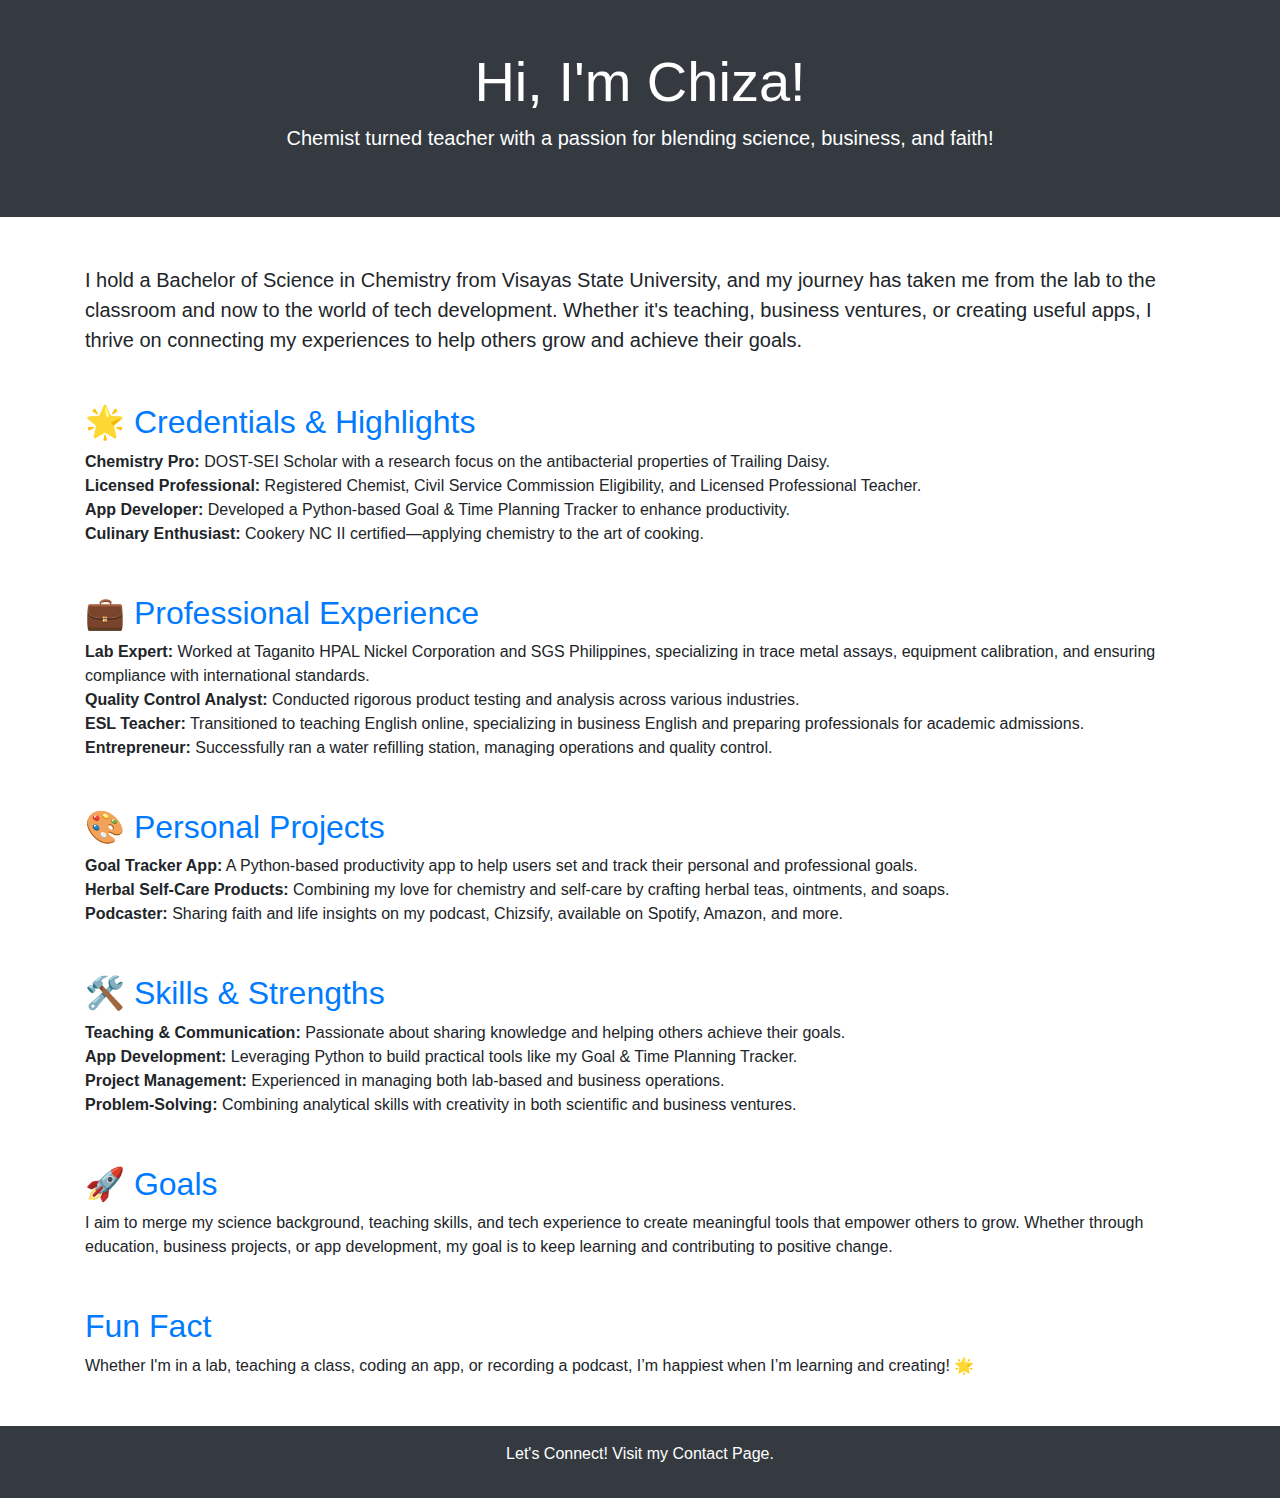
==== index.html @ 49f3b4e9 "Add files via upload" ====
<!DOCTYPE html>
<html lang="en">
<head>
    <meta charset="UTF-8">
    <meta name="viewport" content="width=device-width, initial-scale=1.0">
    <title>Chiza's Portfolio</title>
    <!-- Bootstrap CDN -->
    <link href="https://stackpath.bootstrapcdn.com/bootstrap/4.5.2/css/bootstrap.min.css" rel="stylesheet">
</head>
<body>

    <!-- Header Section -->
    <header class="bg-dark text-white text-center py-5">
        <h1 class="display-4">Hi, I'm Chiza!</h1>
        <p class="lead">Chemist turned teacher with a passion for blending science, business, and faith!</p>
    </header>

    <!-- Main Content -->
    <div class="container my-5">

        <!-- Introduction Section -->
        <section class="mb-5">
            <p class="lead">I hold a Bachelor of Science in Chemistry from Visayas State University, and my journey has taken me from the lab to the classroom and now to the world of tech development. Whether it's teaching, business ventures, or creating useful apps, I thrive on connecting my experiences to help others grow and achieve their goals.</p>
        </section>

        <!-- Credentials & Highlights Section -->
        <section class="mb-5">
            <h2 class="text-primary">🌟 Credentials & Highlights</h2>
            <ul class="list-unstyled">
                <li><strong>Chemistry Pro:</strong> DOST-SEI Scholar with a research focus on the antibacterial properties of Trailing Daisy.</li>
                <li><strong>Licensed Professional:</strong> Registered Chemist, Civil Service Commission Eligibility, and Licensed Professional Teacher.</li>
                <li><strong>App Developer:</strong> Developed a Python-based Goal & Time Planning Tracker to enhance productivity.</li>
                <li><strong>Culinary Enthusiast:</strong> Cookery NC II certified—applying chemistry to the art of cooking.</li>
            </ul>
        </section>

        <!-- Professional Experience Section -->
        <section class="mb-5">
            <h2 class="text-primary">💼 Professional Experience</h2>
            <ul class="list-unstyled">
                <li><strong>Lab Expert:</strong> Worked at Taganito HPAL Nickel Corporation and SGS Philippines, specializing in trace metal assays, equipment calibration, and ensuring compliance with international standards.</li>
                <li><strong>Quality Control Analyst:</strong> Conducted rigorous product testing and analysis across various industries.</li>
                <li><strong>ESL Teacher:</strong> Transitioned to teaching English online, specializing in business English and preparing professionals for academic admissions.</li>
                <li><strong>Entrepreneur:</strong> Successfully ran a water refilling station, managing operations and quality control.</li>
            </ul>
        </section>

        <!-- Personal Projects Section -->
        <section class="mb-5">
            <h2 class="text-primary">🎨 Personal Projects</h2>
            <ul class="list-unstyled">
                <li><strong>Goal Tracker App:</strong> A Python-based productivity app to help users set and track their personal and professional goals.</li>
                <li><strong>Herbal Self-Care Products:</strong> Combining my love for chemistry and self-care by crafting herbal teas, ointments, and soaps.</li>
                <li><strong>Podcaster:</strong> Sharing faith and life insights on my podcast, Chizsify, available on Spotify, Amazon, and more.</li>
            </ul>
        </section>

        <!-- Skills & Strengths Section -->
        <section class="mb-5">
            <h2 class="text-primary">🛠 Skills & Strengths</h2>
            <ul class="list-unstyled">
                <li><strong>Teaching & Communication:</strong> Passionate about sharing knowledge and helping others achieve their goals.</li>
                <li><strong>App Development:</strong> Leveraging Python to build practical tools like my Goal & Time Planning Tracker.</li>
                <li><strong>Project Management:</strong> Experienced in managing both lab-based and business operations.</li>
                <li><strong>Problem-Solving:</strong> Combining analytical skills with creativity in both scientific and business ventures.</li>
            </ul>
        </section>

        <!-- Goals Section -->
        <section class="mb-5">
            <h2 class="text-primary">🚀 Goals</h2>
            <p>I aim to merge my science background, teaching skills, and tech experience to create meaningful tools that empower others to grow. Whether through education, business projects, or app development, my goal is to keep learning and contributing to positive change.</p>
        </section>

        <!-- Fun Fact Section -->
        <section class="mb-5">
            <h2 class="text-primary">Fun Fact</h2>
            <p>Whether I'm in a lab, teaching a class, coding an app, or recording a podcast, I’m happiest when I’m learning and creating! 🌟</p>
        </section>
    </div>

    <!-- Footer -->
    <footer class="bg-dark text-white text-center py-3">
        <p>Let's Connect! Visit my <a href="contact.html" class="text-white">Contact Page</a>.</p>
    </footer>

    <!-- Bootstrap JS, Popper.js, and jQuery -->
    <script src="https://code.jquery.com/jquery-3.5.1.slim.min.js"></script>
    <script src="https://cdn.jsdelivr.net/npm/@popperjs/core@2.9.3/dist/umd/popper.min.js"></script>
    <script src="https://stackpath.bootstrapcdn.com/bootstrap/4.5.2/js/bootstrap.min.js"></script>
</body>
</html>
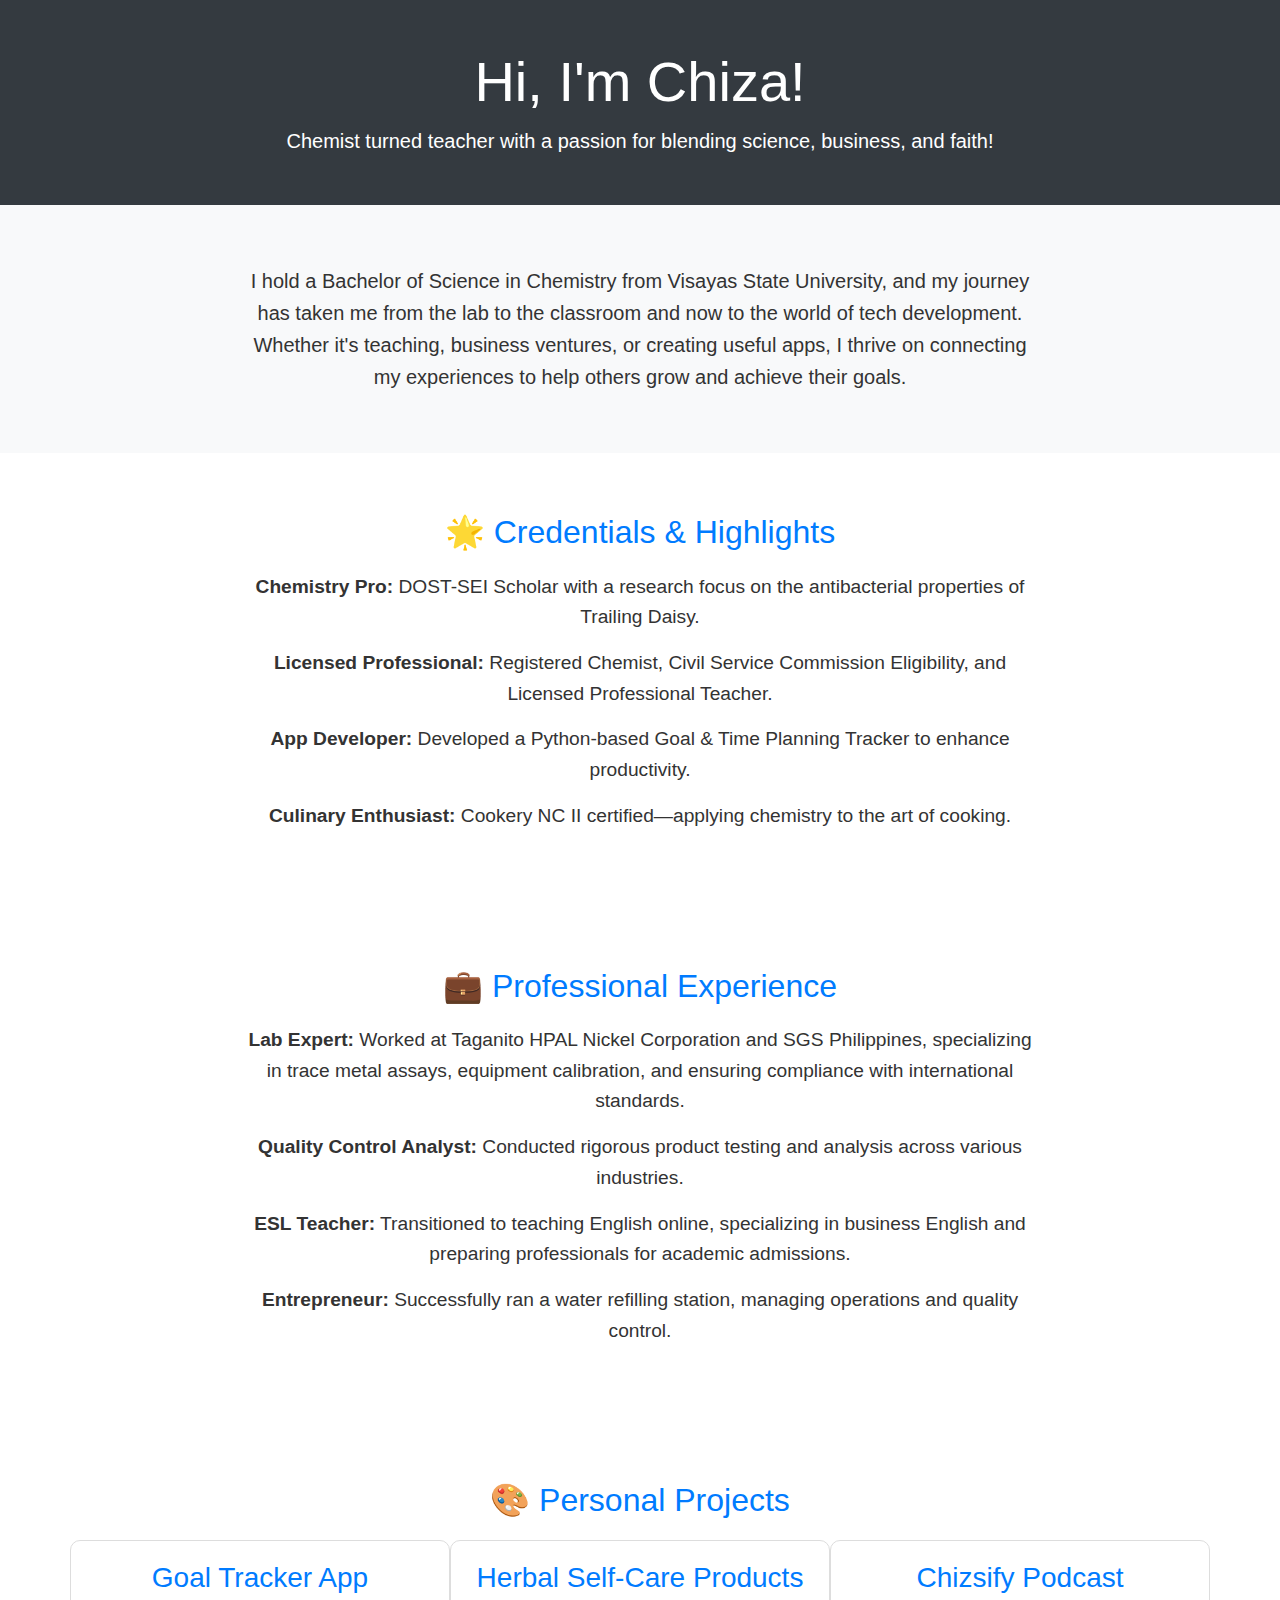
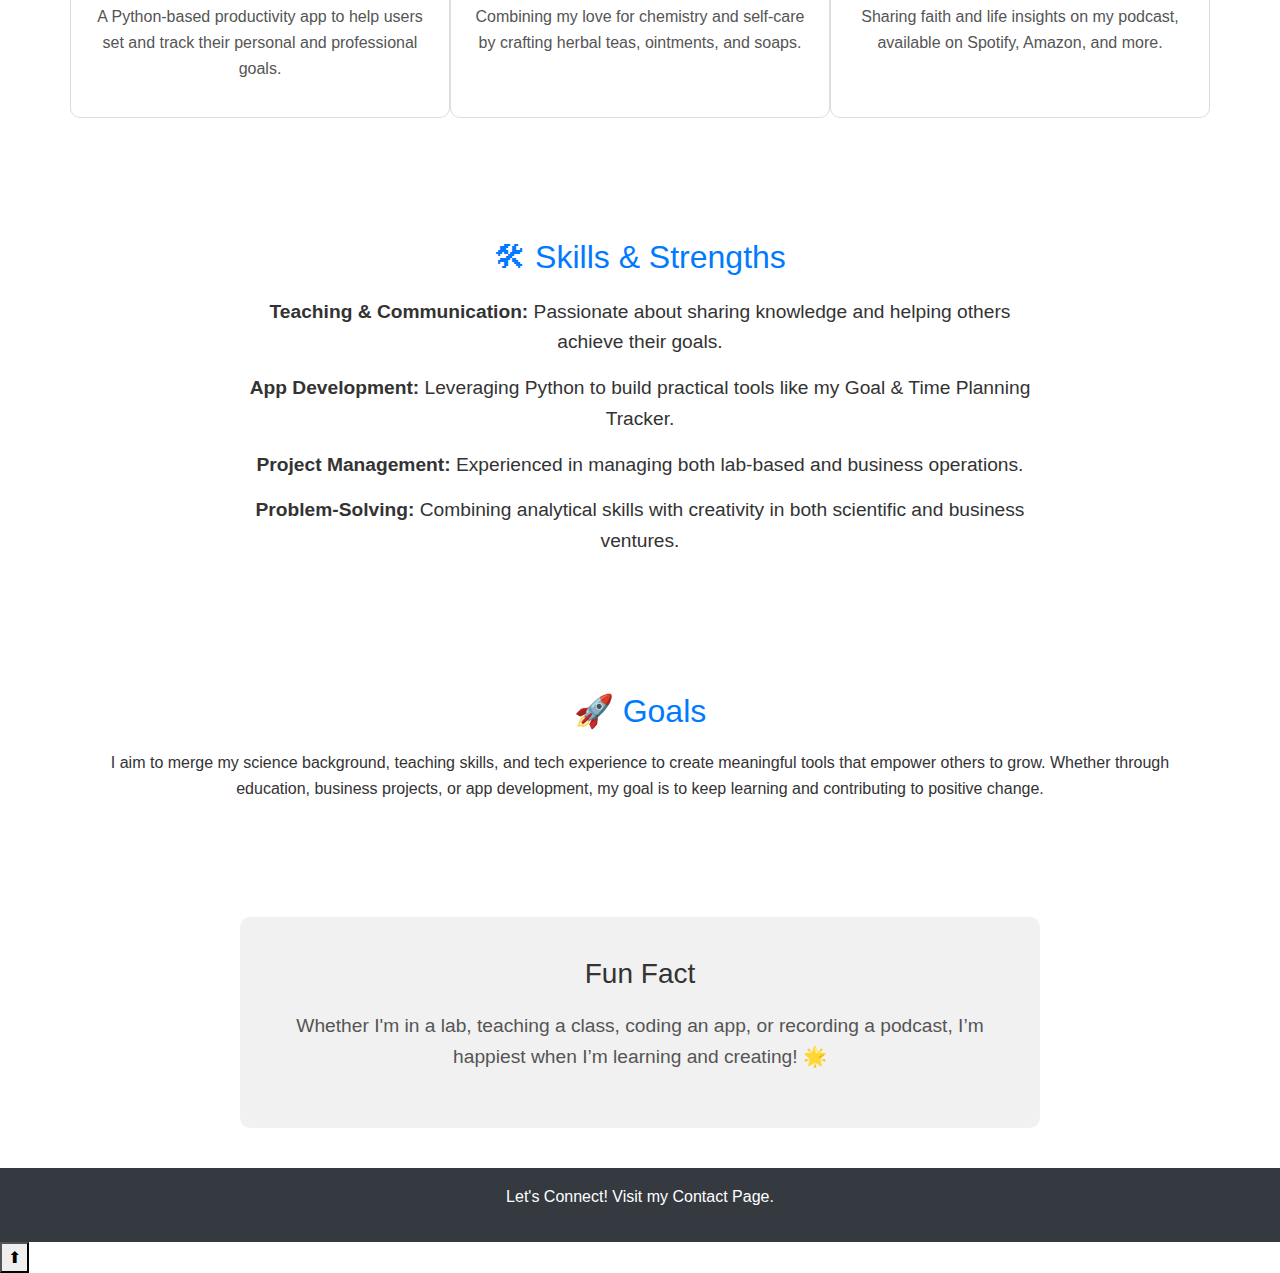
==== commit 69b100b1: "Update and rename homepage.html to index.html" ====
--- a/index.html
+++ b/index.html
@@ -4,8 +4,12 @@
     <meta charset="UTF-8">
     <meta name="viewport" content="width=device-width, initial-scale=1.0">
     <title>Chiza's Portfolio</title>
+
     <!-- Bootstrap CDN -->
     <link href="https://stackpath.bootstrapcdn.com/bootstrap/4.5.2/css/bootstrap.min.css" rel="stylesheet">
+    
+    <!-- Link to your custom styles.css -->
+    <link rel="stylesheet" href="styles.css">
 </head>
 <body>
 
@@ -15,16 +19,16 @@
         <p class="lead">Chemist turned teacher with a passion for blending science, business, and faith!</p>
     </header>
 
-    <!-- Main Content -->
-    <div class="container my-5">
+    <!-- Introduction Section -->
+    <section class="intro-section text-center">
+        <div class="container">
+            <p class="lead">I hold a Bachelor of Science in Chemistry from Visayas State University, and my journey has taken me from the lab to the classroom and now to the world of tech development. Whether it's teaching, business ventures, or creating useful apps, I thrive on connecting my experiences to help others grow and achieve their goals.</p>
+        </div>
+    </section>
 
-        <!-- Introduction Section -->
-        <section class="mb-5">
-            <p class="lead">I hold a Bachelor of Science in Chemistry from Visayas State University, and my journey has taken me from the lab to the classroom and now to the world of tech development. Whether it's teaching, business ventures, or creating useful apps, I thrive on connecting my experiences to help others grow and achieve their goals.</p>
-        </section>
-
-        <!-- Credentials & Highlights Section -->
-        <section class="mb-5">
+    <!-- Credentials & Highlights Section -->
+    <section class="highlight-section text-center">
+        <div class="container">
             <h2 class="text-primary">🌟 Credentials & Highlights</h2>
             <ul class="list-unstyled">
                 <li><strong>Chemistry Pro:</strong> DOST-SEI Scholar with a research focus on the antibacterial properties of Trailing Daisy.</li>
@@ -32,10 +36,12 @@
                 <li><strong>App Developer:</strong> Developed a Python-based Goal & Time Planning Tracker to enhance productivity.</li>
                 <li><strong>Culinary Enthusiast:</strong> Cookery NC II certified—applying chemistry to the art of cooking.</li>
             </ul>
-        </section>
+        </div>
+    </section>
 
-        <!-- Professional Experience Section -->
-        <section class="mb-5">
+    <!-- Professional Experience Section -->
+    <section class="highlight-section text-center">
+        <div class="container">
             <h2 class="text-primary">💼 Professional Experience</h2>
             <ul class="list-unstyled">
                 <li><strong>Lab Expert:</strong> Worked at Taganito HPAL Nickel Corporation and SGS Philippines, specializing in trace metal assays, equipment calibration, and ensuring compliance with international standards.</li>
@@ -43,20 +49,33 @@
                 <li><strong>ESL Teacher:</strong> Transitioned to teaching English online, specializing in business English and preparing professionals for academic admissions.</li>
                 <li><strong>Entrepreneur:</strong> Successfully ran a water refilling station, managing operations and quality control.</li>
             </ul>
-        </section>
+        </div>
+    </section>
 
-        <!-- Personal Projects Section -->
-        <section class="mb-5">
+    <!-- Personal Projects Section -->
+    <section class="highlight-section text-center">
+        <div class="container">
             <h2 class="text-primary">🎨 Personal Projects</h2>
-            <ul class="list-unstyled">
-                <li><strong>Goal Tracker App:</strong> A Python-based productivity app to help users set and track their personal and professional goals.</li>
-                <li><strong>Herbal Self-Care Products:</strong> Combining my love for chemistry and self-care by crafting herbal teas, ointments, and soaps.</li>
-                <li><strong>Podcaster:</strong> Sharing faith and life insights on my podcast, Chizsify, available on Spotify, Amazon, and more.</li>
-            </ul>
-        </section>
+            <div class="row">
+                <div class="col-md-4 project-card">
+                    <h3>Goal Tracker App</h3>
+                    <p>A Python-based productivity app to help users set and track their personal and professional goals.</p>
+                </div>
+                <div class="col-md-4 project-card">
+                    <h3>Herbal Self-Care Products</h3>
+                    <p>Combining my love for chemistry and self-care by crafting herbal teas, ointments, and soaps.</p>
+                </div>
+                <div class="col-md-4 project-card">
+                    <h3>Chizsify Podcast</h3>
+                    <p>Sharing faith and life insights on my podcast, available on Spotify, Amazon, and more.</p>
+                </div>
+            </div>
+        </div>
+    </section>
 
-        <!-- Skills & Strengths Section -->
-        <section class="mb-5">
+    <!-- Skills & Strengths Section -->
+    <section class="highlight-section text-center">
+        <div class="container">
             <h2 class="text-primary">🛠 Skills & Strengths</h2>
             <ul class="list-unstyled">
                 <li><strong>Teaching & Communication:</strong> Passionate about sharing knowledge and helping others achieve their goals.</li>
@@ -64,25 +83,32 @@
                 <li><strong>Project Management:</strong> Experienced in managing both lab-based and business operations.</li>
                 <li><strong>Problem-Solving:</strong> Combining analytical skills with creativity in both scientific and business ventures.</li>
             </ul>
-        </section>
+        </div>
+    </section>
 
-        <!-- Goals Section -->
-        <section class="mb-5">
+    <!-- Goals Section -->
+    <section class="highlight-section text-center">
+        <div class="container">
             <h2 class="text-primary">🚀 Goals</h2>
             <p>I aim to merge my science background, teaching skills, and tech experience to create meaningful tools that empower others to grow. Whether through education, business projects, or app development, my goal is to keep learning and contributing to positive change.</p>
-        </section>
+        </div>
+    </section>
 
-        <!-- Fun Fact Section -->
-        <section class="mb-5">
-            <h2 class="text-primary">Fun Fact</h2>
+    <!-- Fun Fact Section -->
+    <section class="fun-fact text-center">
+        <div class="container">
+            <h2>Fun Fact</h2>
             <p>Whether I'm in a lab, teaching a class, coding an app, or recording a podcast, I’m happiest when I’m learning and creating! 🌟</p>
-        </section>
-    </div>
+        </div>
+    </section>
 
     <!-- Footer -->
     <footer class="bg-dark text-white text-center py-3">
         <p>Let's Connect! Visit my <a href="contact.html" class="text-white">Contact Page</a>.</p>
     </footer>
+
+    <!-- Link to your custom script.js -->
+    <script src="script.js"></script>
 
     <!-- Bootstrap JS, Popper.js, and jQuery -->
     <script src="https://code.jquery.com/jquery-3.5.1.slim.min.js"></script>
--- a/styles.css
+++ b/styles.css
@@ -0,0 +1,140 @@
+/* General Styles */
+body {
+    font-family: 'Arial', sans-serif;
+    line-height: 1.6;
+    color: #333;
+}
+
+/* Header Styling */
+header {
+    background: #333;
+    color: white;
+    text-align: center;
+    padding: 60px 0;
+}
+
+header h1 {
+    font-size: 3rem;
+    margin-bottom: 10px;
+}
+
+header p {
+    font-size: 1.25rem;
+    margin: 0;
+}
+
+/* Introduction Section */
+.intro-section {
+    background-color: #f8f9fa;
+    padding: 60px 0;
+}
+
+.intro-section p {
+    font-size: 1.25rem;
+    max-width: 800px;
+    margin: 0 auto;
+}
+
+/* Highlights, Experience, Projects */
+.highlight-section {
+    padding: 60px 0;
+    text-align: center;
+}
+
+.highlight-section h2 {
+    font-size: 2rem;
+    margin-bottom: 20px;
+    color: #2c3e50;
+}
+
+.highlight-section ul {
+    list-style: none;
+    padding: 0;
+    max-width: 800px;
+    margin: 0 auto;
+}
+
+.highlight-section ul li {
+    margin-bottom: 15px;
+    font-size: 1.2rem;
+}
+
+.project-card {
+    border: 1px solid #ddd;
+    padding: 20px;
+    border-radius: 10px;
+    background-color: white;
+    transition: transform 0.3s ease, box-shadow 0.3s ease;
+}
+
+.project-card:hover {
+    transform: translateY(-10px);
+    box-shadow: 0 10px 20px rgba(0, 0, 0, 0.1);
+}
+
+.project-card h3 {
+    color: #007bff;
+    margin-bottom: 10px;
+}
+
+.project-card p {
+    font-size: 1rem;
+    color: #555;
+}
+
+/* Fun Fact Section */
+.fun-fact {
+    background-color: #f1f1f1;
+    padding: 40px;
+    border-radius: 10px;
+    margin-top: 40px;
+    max-width: 800px;
+    margin: 40px auto;
+    text-align: center;
+}
+
+.fun-fact h2 {
+    font-size: 1.75rem;
+    margin-bottom: 20px;
+}
+
+.fun-fact p {
+    font-size: 1.2rem;
+    color: #555;
+}
+
+/* Footer */
+footer {
+    background-color: #333;
+    color: white;
+    padding: 30px 0;
+    text-align: center;
+}
+
+footer a {
+    color: #00aced;
+    text-decoration: none;
+}
+
+footer a:hover {
+    text-decoration: underline;
+}
+
+/* Responsive Styles */
+@media (max-width: 768px) {
+    header h1 {
+        font-size: 2.5rem;
+    }
+
+    header p, .intro-section p {
+        font-size: 1.1rem;
+    }
+
+    .highlight-section h2, .fun-fact h2 {
+        font-size: 1.5rem;
+    }
+
+    .highlight-section ul li, .project-card p, .fun-fact p {
+        font-size: 1rem;
+    }
+}
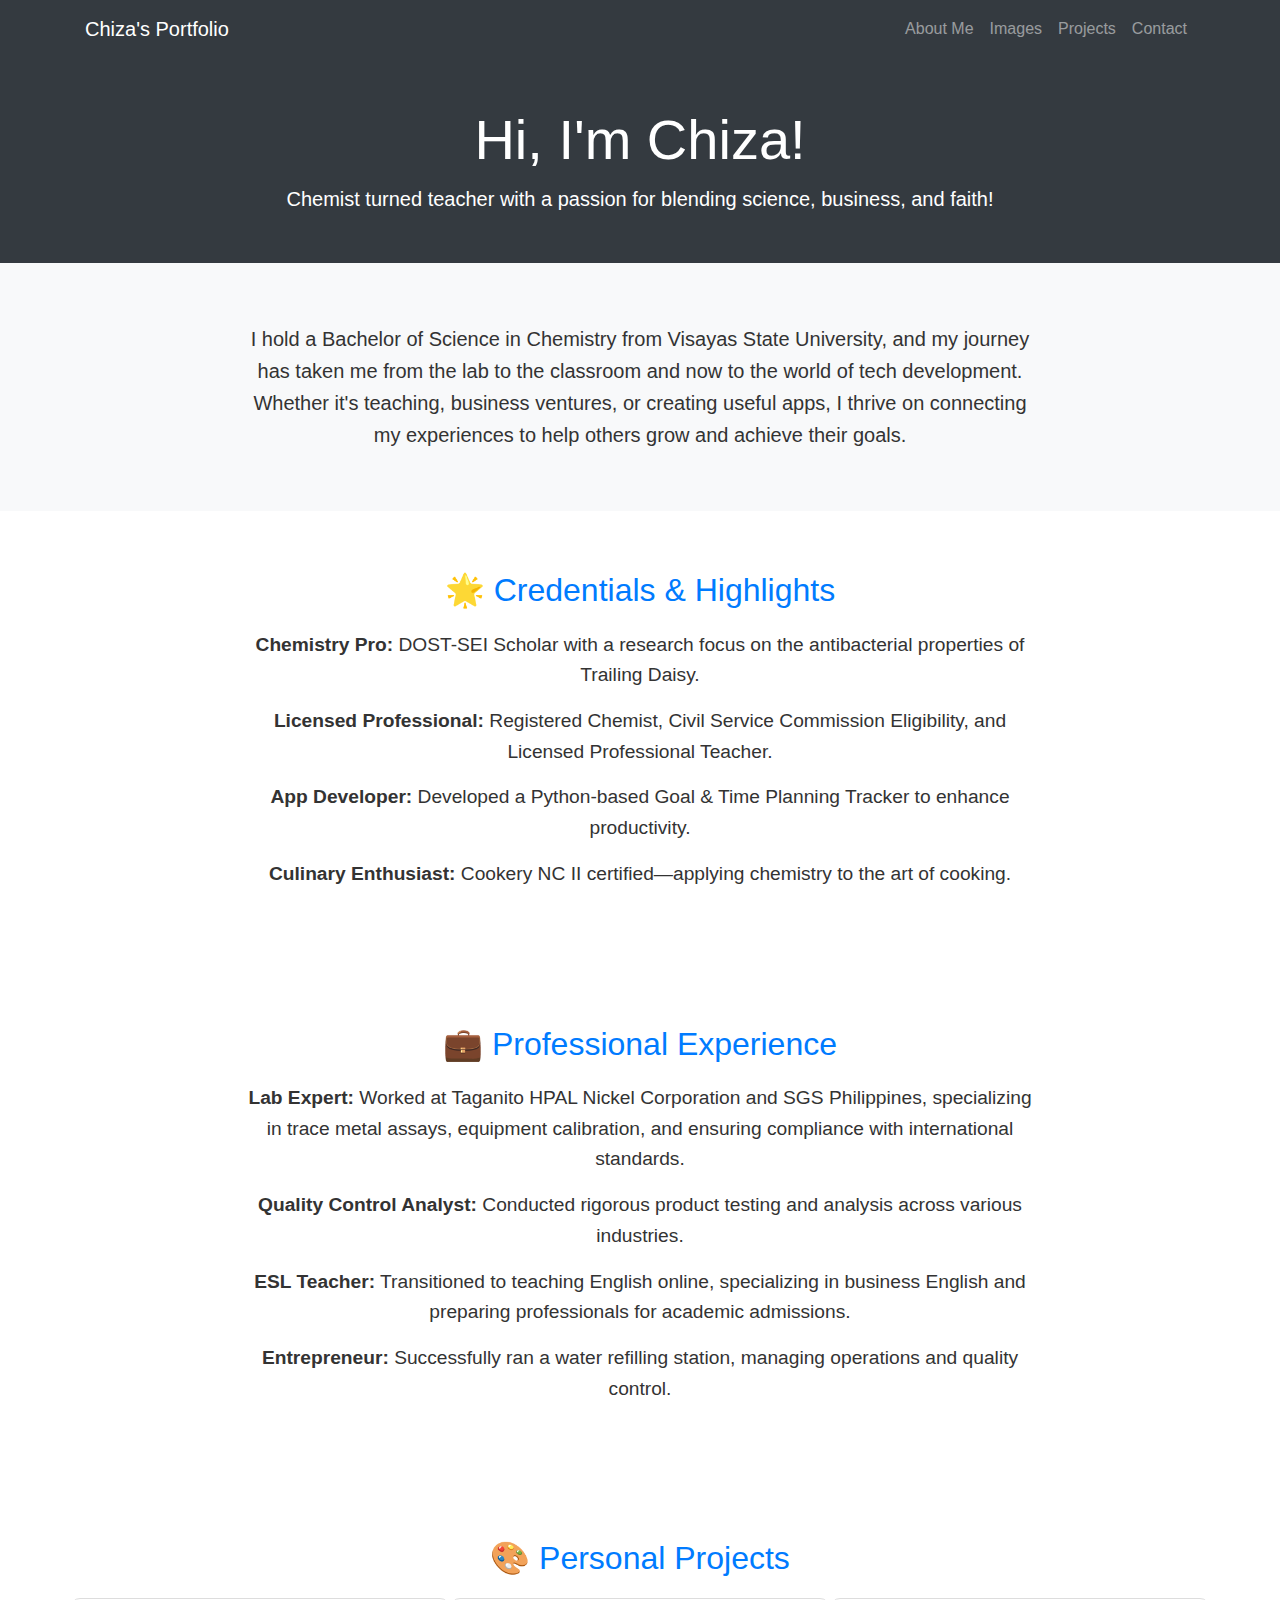
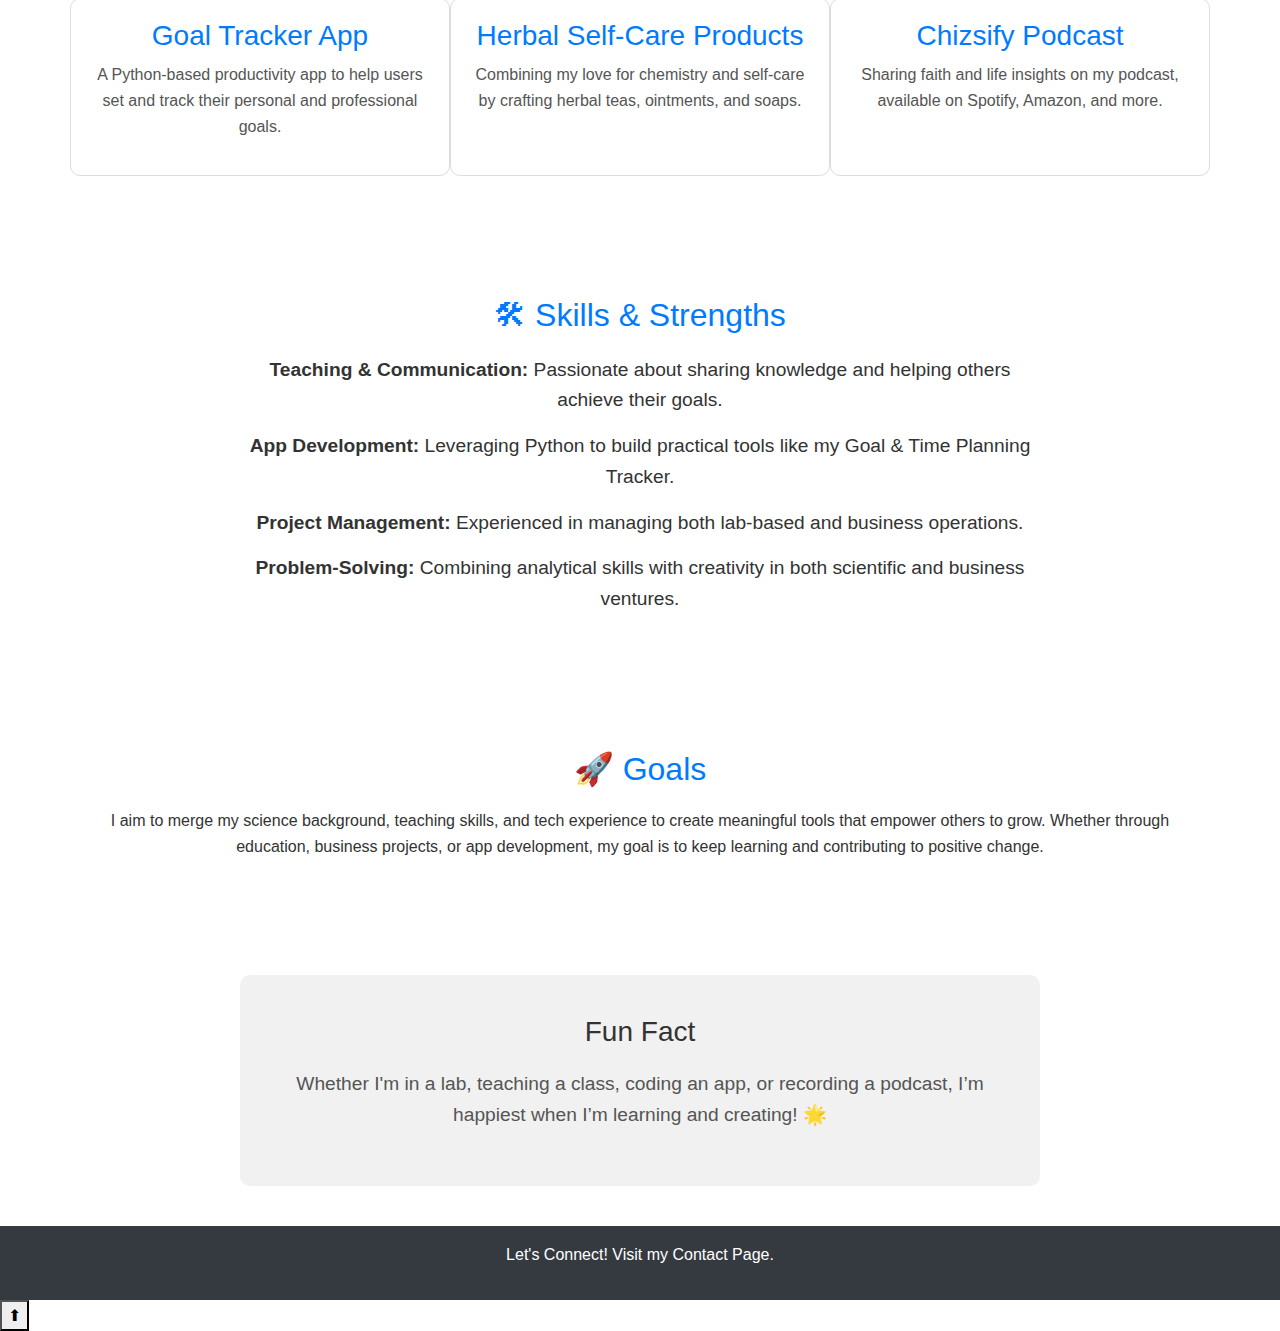
==== commit d5c271f2: "Update index.html" ====
--- a/index.html
+++ b/index.html
@@ -12,6 +12,32 @@
     <link rel="stylesheet" href="styles.css">
 </head>
 <body>
+
+    <!-- Navigation Menu -->
+    <nav class="navbar navbar-expand-lg navbar-dark bg-dark">
+        <div class="container">
+            <a class="navbar-brand" href="#">Chiza's Portfolio</a>
+            <button class="navbar-toggler" type="button" data-toggle="collapse" data-target="#navbarNav" aria-controls="navbarNav" aria-expanded="false" aria-label="Toggle navigation">
+                <span class="navbar-toggler-icon"></span>
+            </button>
+            <div class="collapse navbar-collapse" id="navbarNav">
+                <ul class="navbar-nav ml-auto">
+                    <li class="nav-item">
+                        <a class="nav-link" href="aboutme.html">About Me</a>
+                    </li>
+                    <li class="nav-item">
+                        <a class="nav-link" href="images.html">Images</a>
+                    </li>
+                    <li class="nav-item">
+                        <a class="nav-link" href="project_page.html">Projects</a>
+                    </li>
+                    <li class="nav-item">
+                        <a class="nav-link" href="contact_page.html">Contact</a>
+                    </li>
+                </ul>
+            </div>
+        </div>
+    </nav>
 
     <!-- Header Section -->
     <header class="bg-dark text-white text-center py-5">
@@ -104,7 +130,7 @@
 
     <!-- Footer -->
     <footer class="bg-dark text-white text-center py-3">
-        <p>Let's Connect! Visit my <a href="contact.html" class="text-white">Contact Page</a>.</p>
+        <p>Let's Connect! Visit my <a href="contact_page.html" class="text-white">Contact Page</a>.</p>
     </footer>
 
     <!-- Link to your custom script.js -->
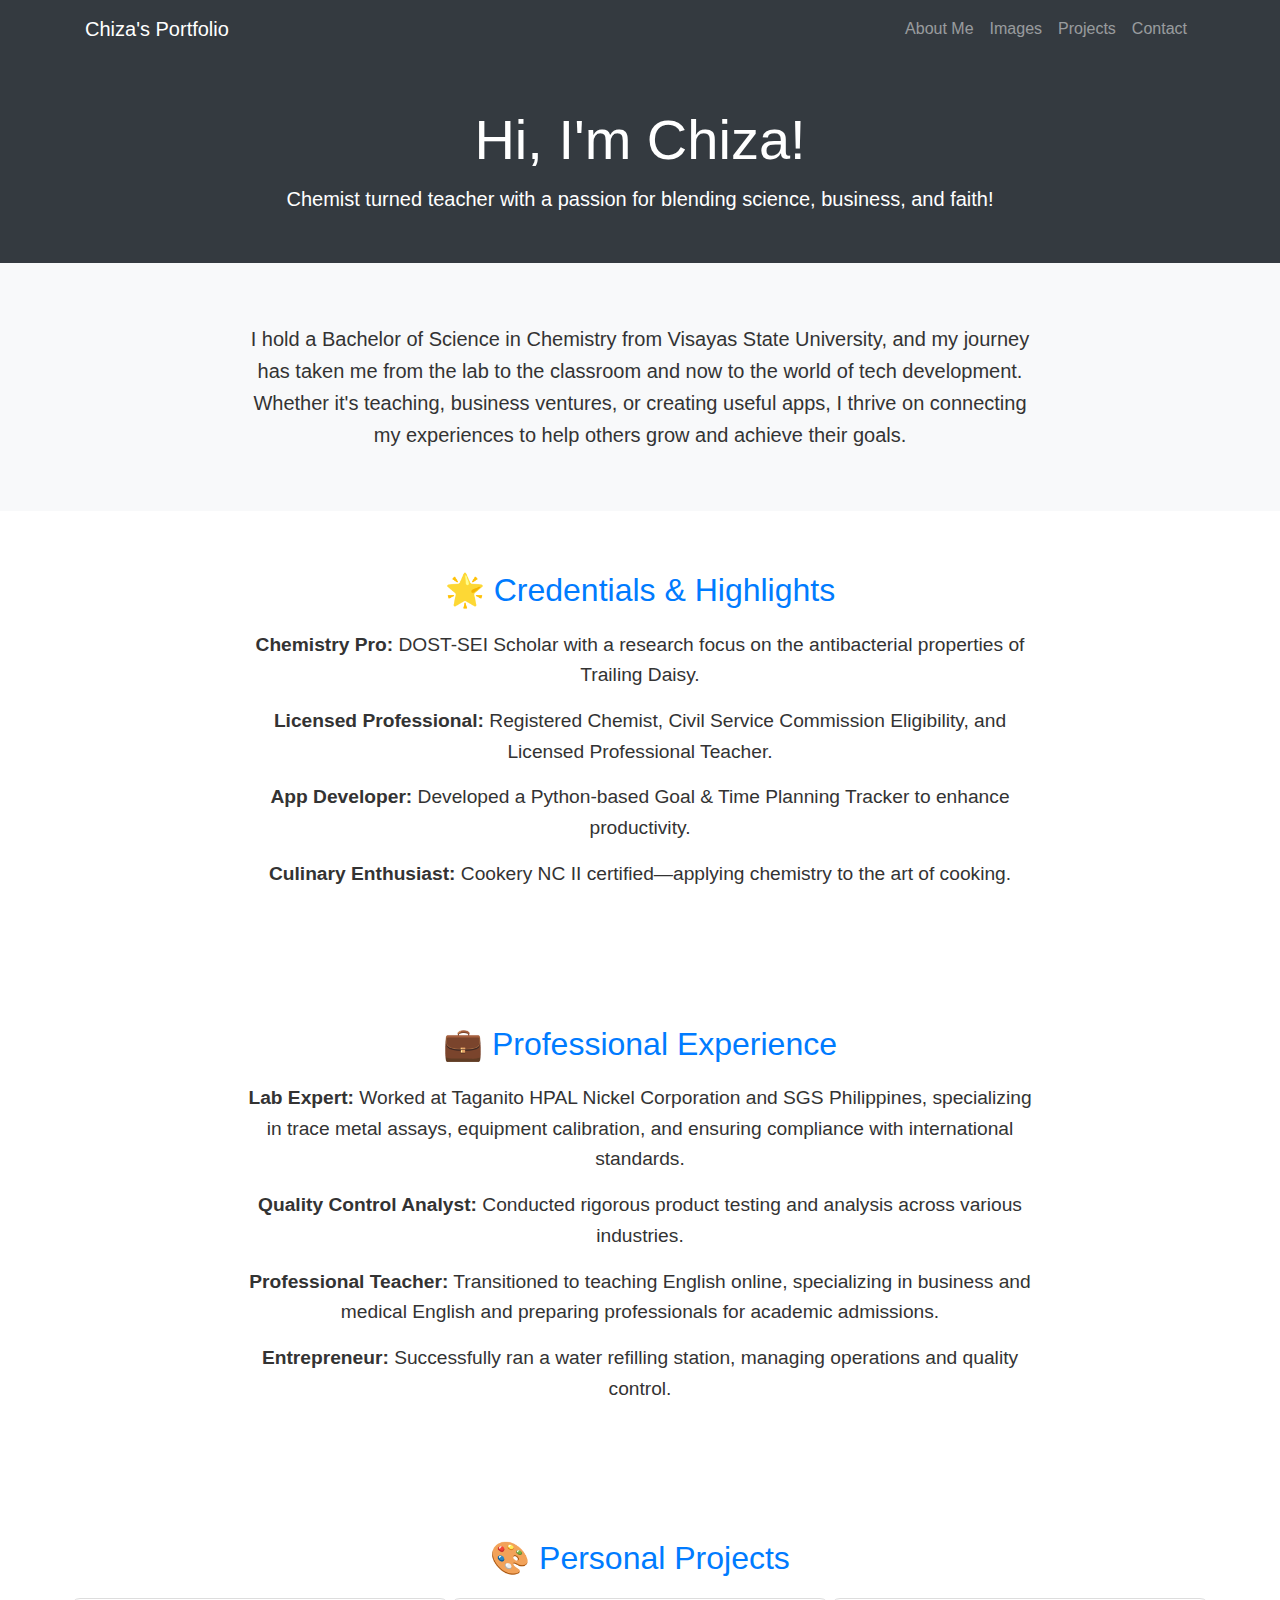
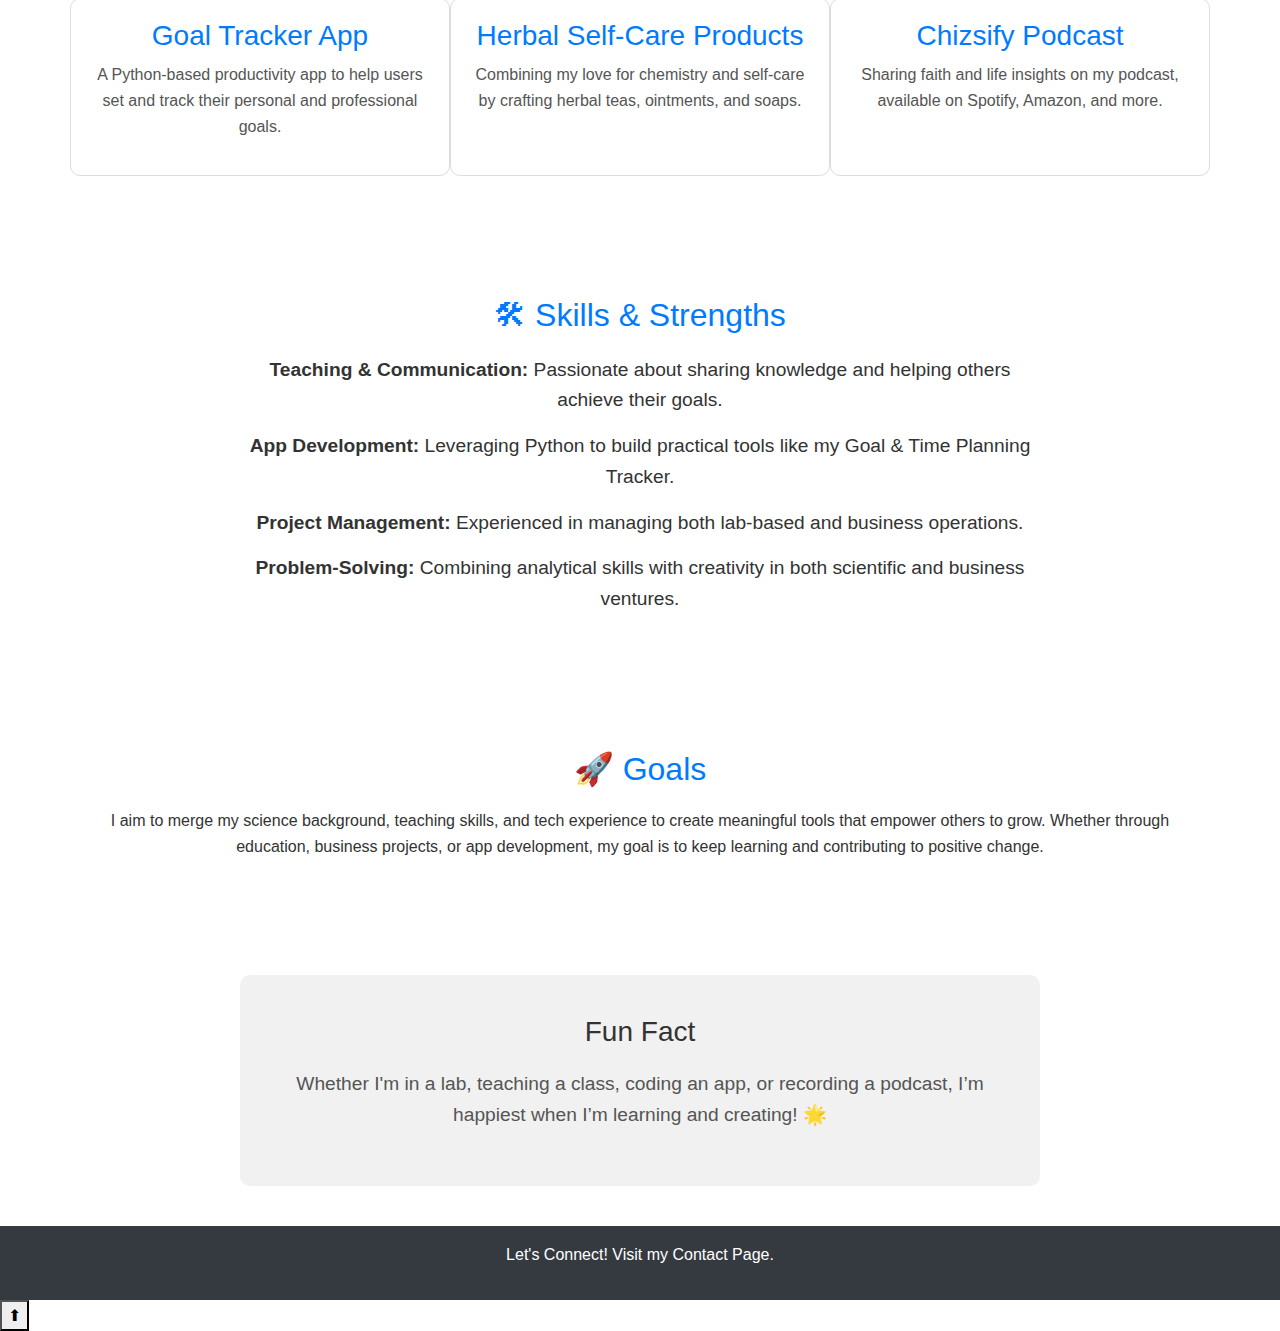
==== commit 48d65577: "Update index.html" ====
--- a/index.html
+++ b/index.html
@@ -72,7 +72,7 @@
             <ul class="list-unstyled">
                 <li><strong>Lab Expert:</strong> Worked at Taganito HPAL Nickel Corporation and SGS Philippines, specializing in trace metal assays, equipment calibration, and ensuring compliance with international standards.</li>
                 <li><strong>Quality Control Analyst:</strong> Conducted rigorous product testing and analysis across various industries.</li>
-                <li><strong>ESL Teacher:</strong> Transitioned to teaching English online, specializing in business English and preparing professionals for academic admissions.</li>
+                <li><strong>Professional Teacher:</strong> Transitioned to teaching English online, specializing in business and medical English and preparing professionals for academic admissions.</li>
                 <li><strong>Entrepreneur:</strong> Successfully ran a water refilling station, managing operations and quality control.</li>
             </ul>
         </div>
